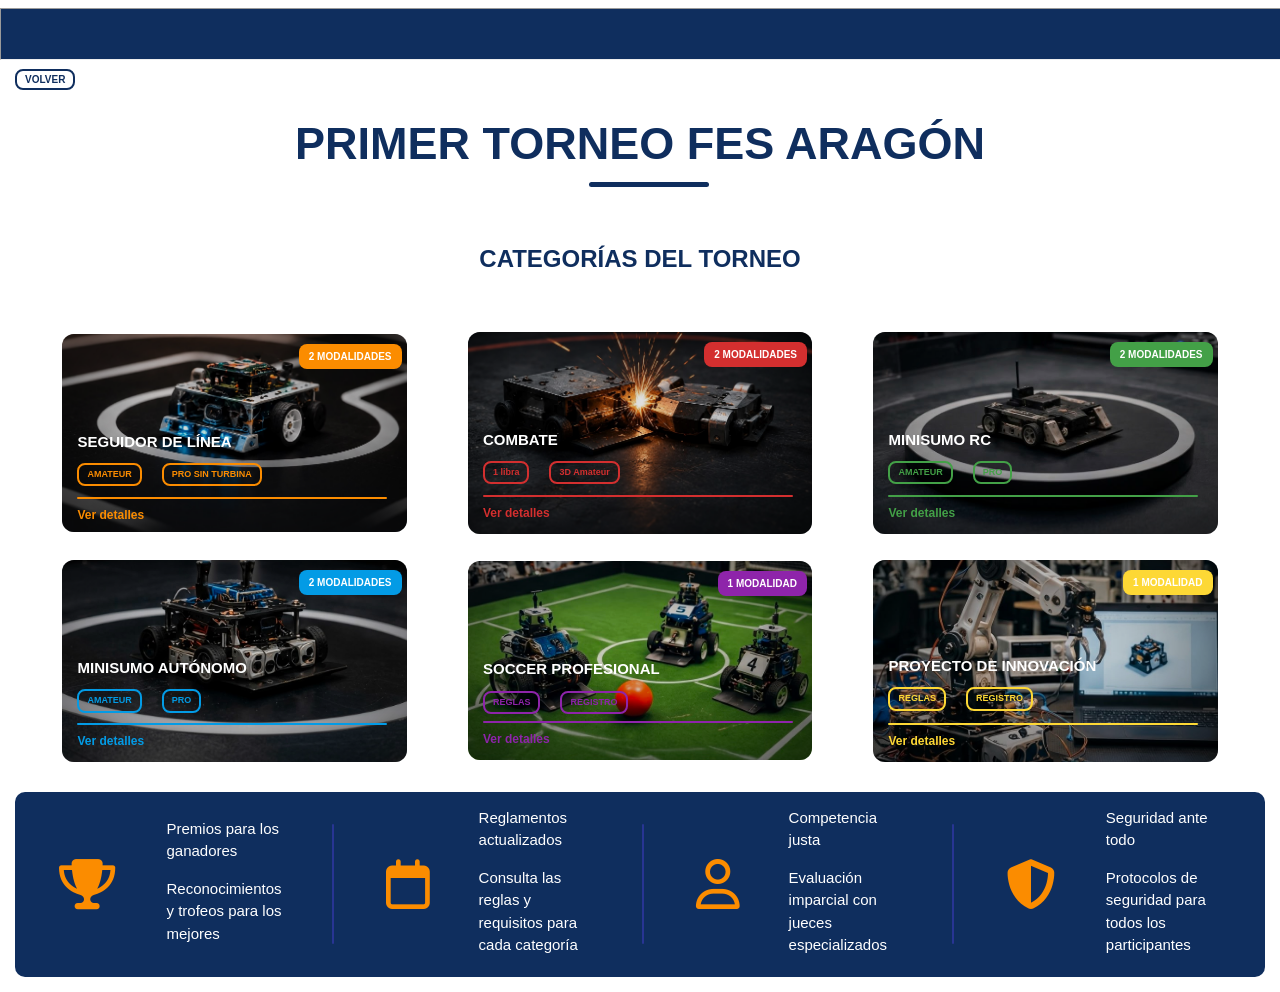
==== torneo/torneo.html @ 3e50dc56 "Added Tournament section" ====
<!DOCTYPE html>
<html lang="es">
<head>
    <meta charset="UTF-8">
    <meta name="viewport" content="width=device-width, initial-scale=1.0">
    <title>ARX Robotics</title>
    <link rel="stylesheet" href="https://cdnjs.cloudflare.com/ajax/libs/materialize/1.0.0/css/materialize.min.css">
    <link rel="stylesheet" href="https://cdnjs.cloudflare.com/ajax/libs/font-awesome/6.5.1/css/all.min.css">
    <style>
        .logoRobotics img {
            display: block;
            margin: 0 auto;
            max-width: 100%;
            height: auto;
        }
        .volverBoton{
            margin-left: 15px;
            margin-top: 15px;
            color: #0F2E5E;
            border: 2px solid #0F2E5E;
            font-family: Inter, sans-serif;
            padding: 3px 8px;
            border-radius: 8px;
            width: auto;
            text-align: center;
            font-weight: bold;
            font-size: 10px;
        }
        .volverBoton:hover {
            color: white;
            background-color: #fb8c00;
            border-color: #fb8c00;
        }
        .nombre{
            font-weight: bold;
            font-size: 24px;
            color: #0F2E5E;
            margin-bottom: 15px;
        }
        .titulo{
            text-align: center;
            font-size: clamp(1.8rem, 4vw, 3rem);
            color: #0F2E5E;
            font-weight: bold;
            margin: 0 0 25px 0;
            position: relative;
        }
        .titulo::after{
            content: "";

            position: absolute;
            left: 46%;
            bottom: -10px;
            width: 120px;
            height: 5px;
            background-color: #0F2E5E;
            border-radius: 10px;
        }
        .competencias{
            display: flex;
            justify-content: center;
            gap: 40px;
            margin: 40px;
            flex-wrap: wrap;
        }
        .sepLine{
            display: flex;
            flex-wrap: wrap;
            color: #0F2E5E;
            background-color: #0F2E5E;
            height: 50px;
            width: 100%;
        }
        /* Categorias de Torneo */
        .categorias {
            display: flex;
            align-items: center;
            justify-content: center;
            gap: 5%;
            margin:2%;
        }
        .categorias-fondo {
            position: relative; /* Muy importante: sirve de ancla para la imagen y el texto */
            width: 28%;
            height: auto;
            border-radius: 12px;
            overflow: hidden; /* Corta la imagen si sobresale de los bordes redondeados */
            box-sizing: border-box;
        }
        /* La imagen cubre todo el fondo */
        .categorias-fondo img {
            position: absolute;
            top: 0;
            left: 0;
            width: 100%;
            height: 100%;
            object-fit: cover; /* Ajusta la imagen sin deformarla */
            z-index: 1; /* Se queda al fondo */
        }
        /* El texto se posiciona sobre la imagen */
        .categorias-fondo .contenido-texto {
            position: relative;
            z-index: 2; /* Se coloca por encima de la imagen */
            width: 100%;
            height: 100%;
    
            /* Alineación del texto con Flexbox */
            display: flex;
            flex-direction: column;

            color: white;
            box-sizing: border-box;
            box-shadow: inset 0 -15px 150px -10px rgba(0, 0, 0, 0.9);
        }

        .modalidadSeguidor {
            align-self: flex-end; /* Lo empuja a la derecha sin usar márgenes fijos */
            background-color: #fb8c00;
            color: white;
            padding: 5px 10px;
            border-radius: 8px;
            font-weight: bold;
            font-size: 10px;
            text-align: center;
            margin-right: 5px;
        }
        .tituloCategorias {
            font-weight: bold;
            margin: 0px;
            margin-top: 52px;
            margin-left: 15px;
        }

        .lineaSeguidor {
            width: 90%;           /* Largo de la línea */
            height: 2px;           /* Grosor de la línea */
            background-color: #fb8c00; /* Color naranja */
            border: none;          /* Quita el estilo por defecto del <hr> */
            margin: 2px 0;        /* Espaciado arriba y abajo */
            border-radius: 2px;    /* Bordes redondeados para la línea */
            margin-left: 15px;
        }
        .subcategorias-Seguidor-Cuadro {
            display: flex !important;
            flex-direction: row !important;
            align-items: center;
            gap: 5px;
        }
        .subcategoriasSeguidor {
            margin-left: 15px;
            color: #fb8c00;
            border: 2px solid #fb8c00;
            padding: 3px 8px;
            border-radius: 8px;
            width: auto;
            text-align: center;
            font-weight: bold;
            font-size: 9px;
            cursor: pointer;
            transition: border-color 1s ease;
        }
        .subcategoriasSeguidor:hover{background-color: #fb8c00; color: white;}
        .modalidadCombate {
            align-self: flex-end;
            background-color: #d32f2f;
            color: white;
            padding: 5px 10px;
            border-radius: 8px;
            font-weight: bold;
            font-size: 10px;
            text-align: center;
            margin-right: 5px;
        }
        .subcategoriaCombate {
            border-color:#d32f2f; 
            color:#d32f2f;
            transition: border-color 1s ease;
        }
        .subcategoriaCombate:hover {
            background-color: #d32f2f;
            color: white;
        }
        .subcategoriaMinisumo {
            border-color:#43a047; 
            color: #43a047;
            transition: border-color 1s ease;
        }
        .subcategoriaMinisumo:hover{
            background-color: #43a047;
            color: white;
            transition: border-color 1s ease;
        }
        .subcategoriaSumoAuto {
            border-color: #039be5;
            color: #039be5;
            transition: border-color 1s ease;
        }
        .subcategoriaSumoAuto:hover{
            background-color: #039be5;
            color: white;
        }
        .subcategoriaSoccer {
            border-color: #8e24aa;
            color: #8e24aa;
            transition: border-color 1s ease;
        } 
        .subcategoriaSoccer:hover{
            background-color: #8e24aa;
            color: white;
        }
        .subcategoriaInnovacion {
            border-color: #fdd835;
            color: #fdd835;
            transition: border-color 1s ease;
        }
        .subcategoriaInnovacion:hover{
            background-color: #fdd835;
            color: white;
        }
        .ContenedorPuntos {
            width: auto;           /* Largo de la línea */
            height: 200px;           /* Grosor de la línea */
            background-color: #0F2E5E; /* Color naranja */
            border: none;          /* Quita el estilo por defecto del <hr> */
            margin: 2px 0;        /* Espaciado arriba y abajo */
            border-radius: 10px;    /* Bordes redondeados para la línea */
            margin: 15px;
            margin-top: 30px;
        }
        .icono-trofeo {
            color: #fb8c00;     /* Tu color naranja o amarillo dorado (#ffc107) */
            font-size: 50px;    /* Ajusta el tamaño fácilmente */
            transition: all 0.3s ease;
            margin: 2px;
        }
        .contenido-logos {
            width: 150px;
            margin: 5px;
            margin-top: 15px;
        }
        .barra-categorias {
            background-color: #0F2E5E;
            margin: 15px;
            margin-top: 30px;
            border-radius: 10px;
            color: white;
        }
        .barraBaja{
            display: flex;
            align-items: center;
            justify-content: center;
            gap: 50px;
        }
        .separador-categorias{
            width: 2px;           /* Largo de la línea */
            height: 120px;           /* Grosor de la línea */
            background-color: #283593;
            border: none;          /* Quita el estilo por defecto del <hr> */
            margin: 2px 0;        /* Espaciado arriba y abajo */
            border-radius: 2px;
        }
        .alinear{
            display: flex;
            align-items: center;
            justify-content: center;
            gap: 20%;
        }
        @media(max-width:600px) {
            
            .categorias-fondo {
                position: relative; /* Muy importante: sirve de ancla para la imagen y el texto */
                width: 80%;
                height: auto;
                border-radius: 12px;
                overflow: hidden; /* Corta la imagen si sobresale de los bordes redondeados */
                box-sizing: border-box;
            }
            .barra-categorias {
                background-color: #0F2E5E;
                margin: 10%;
                margin-top: 30px;
                border-radius: 10px;
                color: white;
            }
            .categorias{
                display: relative;
                flex-direction: column;
                align-items: center;
                justify-content: center;
                gap: 10px;
            }
            .barraBaja{
                display: relative;
                flex-direction: column;
                align-items: center;
                justify-content: center;
                gap: 50px;
            }
            .separador-categorias{
                width: 50%;           /* Largo de la línea */
                height: 2px;           /* Grosor de la línea */
                background-color: #283593;
                border: none;          /* Quita el estilo por defecto del <hr> */
                margin: 2px 0;        /* Espaciado arriba y abajo */
                border-radius: 2px;
            }
            .alinear {
                display: flex;
                flex-direction: row;
                align-items: center;
                justify-content: center;
                gap: 10%;
                width: 100%;
                margin: 10%;
            }
            .titulo::after{
                left:40%;
            }
        }
    </style>
</head>
<body>
    <hr class="sepLine">
    <a href="../index.html" class="volverBoton">VOLVER</a>
    <!-- Troneo ARX -->
    <div class = "oculto" id= "TorneoRobotix">
        <p class="titulo" style="margin-top: 20px;">PRIMER TORNEO FES ARAGÓN</p>
        <div class="competencias">
            <p class="nombre">CATEGORÍAS DEL TORNEO</p>
        </div>
        <!-- Seguidor de línea -->
        <div class="categorias">
            <div class="categorias-fondo">
                <img src="../Recursos/SeguidorLinea.jpeg">
                <div class="contenido-texto">
                    <p class="modalidadSeguidor">2 MODALIDADES</p>
                    <p class="tituloCategorias">SEGUIDOR DE LÍNEA</p>
                    <div class="subcategorias-Seguidor-Cuadro">
                        <p class="subcategoriasSeguidor" onclick="window.open('../Recursos/SeguidorAmateur.pdf','_blank')">AMATEUR</p>
                        <p class="subcategoriasSeguidor" onclick="window.open('../Recursos/SeguidorSinTurbina.pdf','_blank')">PRO SIN TURBINA</p>
                    </div>
                    <hr class="lineaSeguidor">
                    <a href="infoSeguidor.html" target="_top" style="color: #fb8c00; margin-top: 5px; margin-bottom:8px; margin-left: 15px; font-weight: bold; font-size: 12px;">Ver detalles</a>
                </div>
            </div>

            <!-- Combate -->
            <div class="categorias-fondo">
                <img src="../Recursos/Combate.jpeg">
                <div class="contenido-texto">
                    <p class="modalidadCombate">2 MODALIDADES</p>
                    <p class="tituloCategorias">COMBATE</p>
                    <div class="subcategorias-Seguidor-Cuadro">
                        <p class="subcategoriasSeguidor subcategoriaCombate" onclick="window.open('../Recursos/Combate1lb.pdf','_blank')">1 libra</p>
                        <p class="subcategoriasSeguidor subcategoriaCombate" onclick="window.open('../Recursos/Combate 3D.pdf','_blank')">3D Amateur</p>
                    </div>
                    <hr class="lineaSeguidor" style="background-color: #d32f2f;">
                    <p style="color: #d32f2f; margin-top: 5px; margin-left: 15px; font-weight: bold; font-size: 12px; cursor: pointer;" onclick="window.location.href='infoCombate.html'">Ver detalles</p>
                </div>
            </div>

            <!-- Mini sumo RC -->
            <div class="categorias-fondo">
                <img src="../Recursos/SumoRC.jpeg">
                <div class="contenido-texto">
                    <p class="modalidadCombate" style= "background-color: #43a047;">2 MODALIDADES</p>
                    <p class="tituloCategorias">MINISUMO RC</p>
                    <div class="subcategorias-Seguidor-Cuadro">
                        <p class="subcategoriasSeguidor subcategoriaMinisumo" onclick="window.open('../Recursos/MiniRcAmateur.pdf','_blank')">AMATEUR</p>
                        <p class="subcategoriasSeguidor subcategoriaMinisumo" onclick="window.open('../Recursos/MiniRcPro.pdf','_blank')">PRO</p>
                    </div>
                    <hr class="lineaSeguidor" style="background-color: #43a047;">
                    <p style="color: #43a047; margin-top: 5px; margin-left: 15px; font-weight: bold; font-size: 12px; cursor: pointer;" onclick="window.location.href='miniRC.html'">Ver detalles</p>
                </div>
            </div>
        </div>

        <!-- Minisumo Autónomo -->
        <div class="categorias" style="margin-top: 20px">
            <div class="categorias-fondo">
                <img src="../Recursos/SumoAutonomo.jpeg">
                <div class="contenido-texto">
                    <p class="modalidadSeguidor" style="background-color: #039be5;">2 MODALIDADES</p>
                    <p class="tituloCategorias">MINISUMO AUTÓNOMO</p>
                    <div class="subcategorias-Seguidor-Cuadro" style="margin-top:10px; margin-bottom:8px;">
                        <a href="../Recursos/MiniAutonomoAmateur.pdf" class="subcategoriasSeguidor subcategoriaSumoAuto">AMATEUR</a>
                        <a href="../Recursos/MiniAutonomoPro.pdf" class="subcategoriasSeguidor subcategoriaSumoAuto"> PRO</a>
                    </div>
                    <hr class="lineaSeguidor" style="background-color: #039be5;">
                    <p style="color: #039be5; margin-top: 5px; margin-left: 15px; font-weight: bold; font-size: 12px; cursor: pointer;" onclick="window.location.href='miniAuto.html'">Ver detalles</p>
                </div>
            </div>

            <!-- Futbol Soccer -->
            <div class="categorias-fondo">
                <img src="../Recursos/FutbolSoccer.jpeg">
                <div class="contenido-texto">
                    <p class="modalidadCombate" style="background-color: #8e24aa;">1 MODALIDAD</p>
                    <p class="tituloCategorias">SOCCER PROFESIONAL</p>
                    <div class="subcategorias-Seguidor-Cuadro" style="margin-top: 10px; margin-bottom: 5px;">
                        <a href="../Recursos/SoccerProfesional.pdf" class="subcategoriasSeguidor subcategoriaSoccer">REGLAS</a>
                        <a href="https://forms.gle/6mrxzPLvYyXR4Y6o8" class="subcategoriasSeguidor subcategoriaSoccer">REGISTRO</a>
                    </div>
                    <hr class="lineaSeguidor" style="background-color: #8e24aa;">
                    <p style="color: #8e24aa; margin-top: 5px; margin-left: 15px; font-weight: bold; font-size: 12px; cursor: pointer;" onclick="window.open('../Recursos/SoccerProfesional.pdf','_blank')">Ver detalles</p>
                </div>
            </div>

            <!-- Proyecto de innovacion -->
            <div class="categorias-fondo">
                <img src="../Recursos/ProyectoInovacion.jpeg">
                <div class="contenido-texto">
                    <p class="modalidadCombate" style="background-color: #fdd835;">1 MODALIDAD</p>
                    <p class="tituloCategorias" style="margin-top: 50px;">PROYECTO DE INNOVACIÓN</p>
                    <div class="subcategorias-Seguidor-Cuadro" style="margin-top: 10px; margin-bottom: 10px;">
                        <a href="../Recursos/Reglamento Innovacion.pdf" class="subcategoriasSeguidor subcategoriaInnovacion">REGLAS</a>
                        <a href="https://forms.gle/6mrxzPLvYyXR4Y6o8" class="subcategoriasSeguidor subcategoriaInnovacion"> REGISTRO </a>
                    </div>
                    <hr class="lineaSeguidor" style="background-color: #fdd835;">
                    <p style="color: #fdd835; margin-top: 5px; margin-left: 15px; font-weight: bold; font-size: 12px; cursor: pointer;" onclick="window.open('../Recursos/Reglamento Innovacion.pdf','_blank')">Ver detalles</p>
                </div>
            </div>
        </div>
        
        <!-- Barra baja -->
        <div class="barraBaja barra-categorias">
            <div class="alinear">
                <i class="fa-solid fa-trophy icono-trofeo"></i>
                <div class="contenido-logos">
                    <strong>Premios para los ganadores</strong>
                    <p>Reconocimientos y trofeos para los mejores</p>
                </div>
            </div>
            <hr class="separador-categorias">
            <div class="alinear">
                <i class="fa-regular fa-calendar icono-trofeo"></i>
                <div class="contenido-logos">
                    <strong>Reglamentos actualizados</strong>
                    <p>Consulta las reglas y requisitos para cada categoría</p>
                </div>
            </div>
            <hr class="separador-categorias">
            <div class="alinear">
                <i class="fa-regular fa-user icono-trofeo"></i>
                <div class="contenido-logos">
                    <strong>Competencia justa</strong>
                    <p>Evaluación imparcial con jueces especializados</p>
                </div>
            </div>
            <hr class="separador-categorias">
            <div class="alinear">
                <i class="fa-solid fa-shield-halved icono-trofeo"></i>
                <div class="contenido-logos">
                    <strong>Seguridad ante todo</strong>
                    <p>Protocolos de seguridad para todos los participantes</p>
                </div>
            </div>
        </div>
    </div>
</body>
</html>
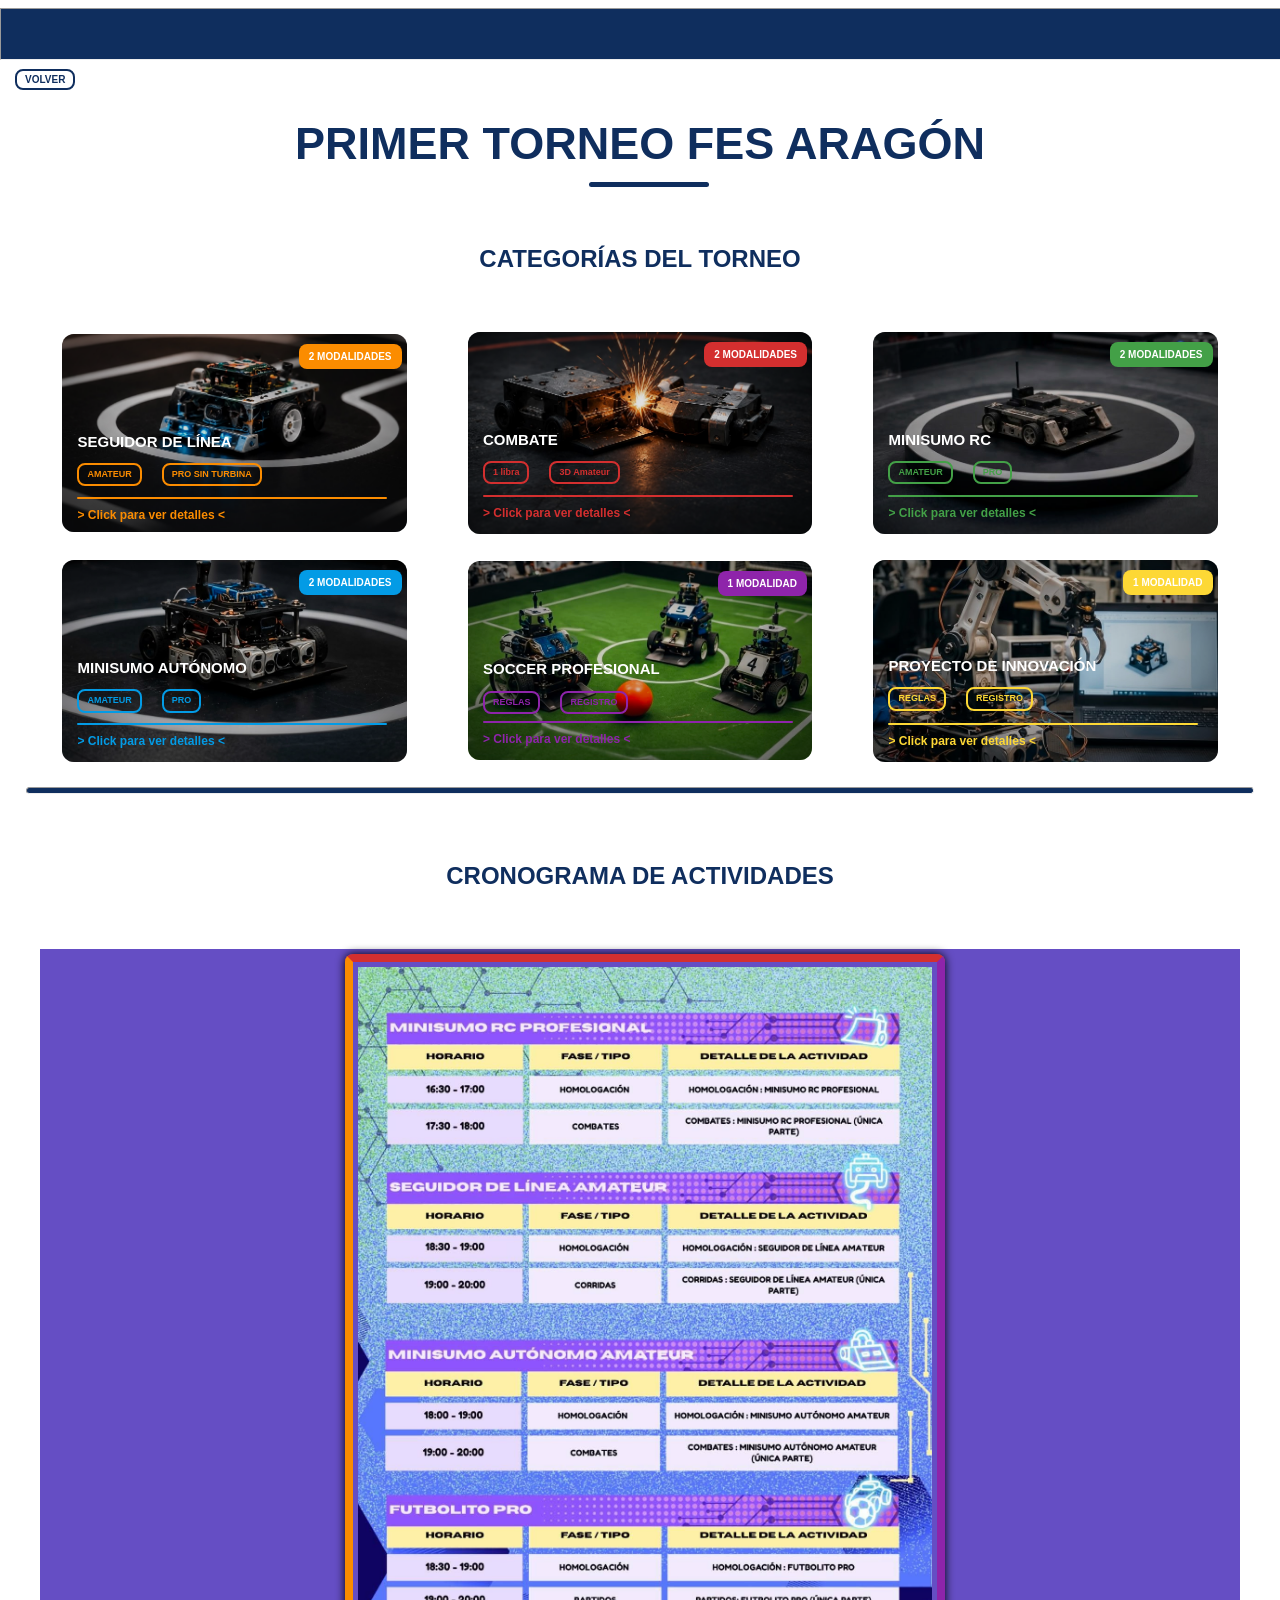
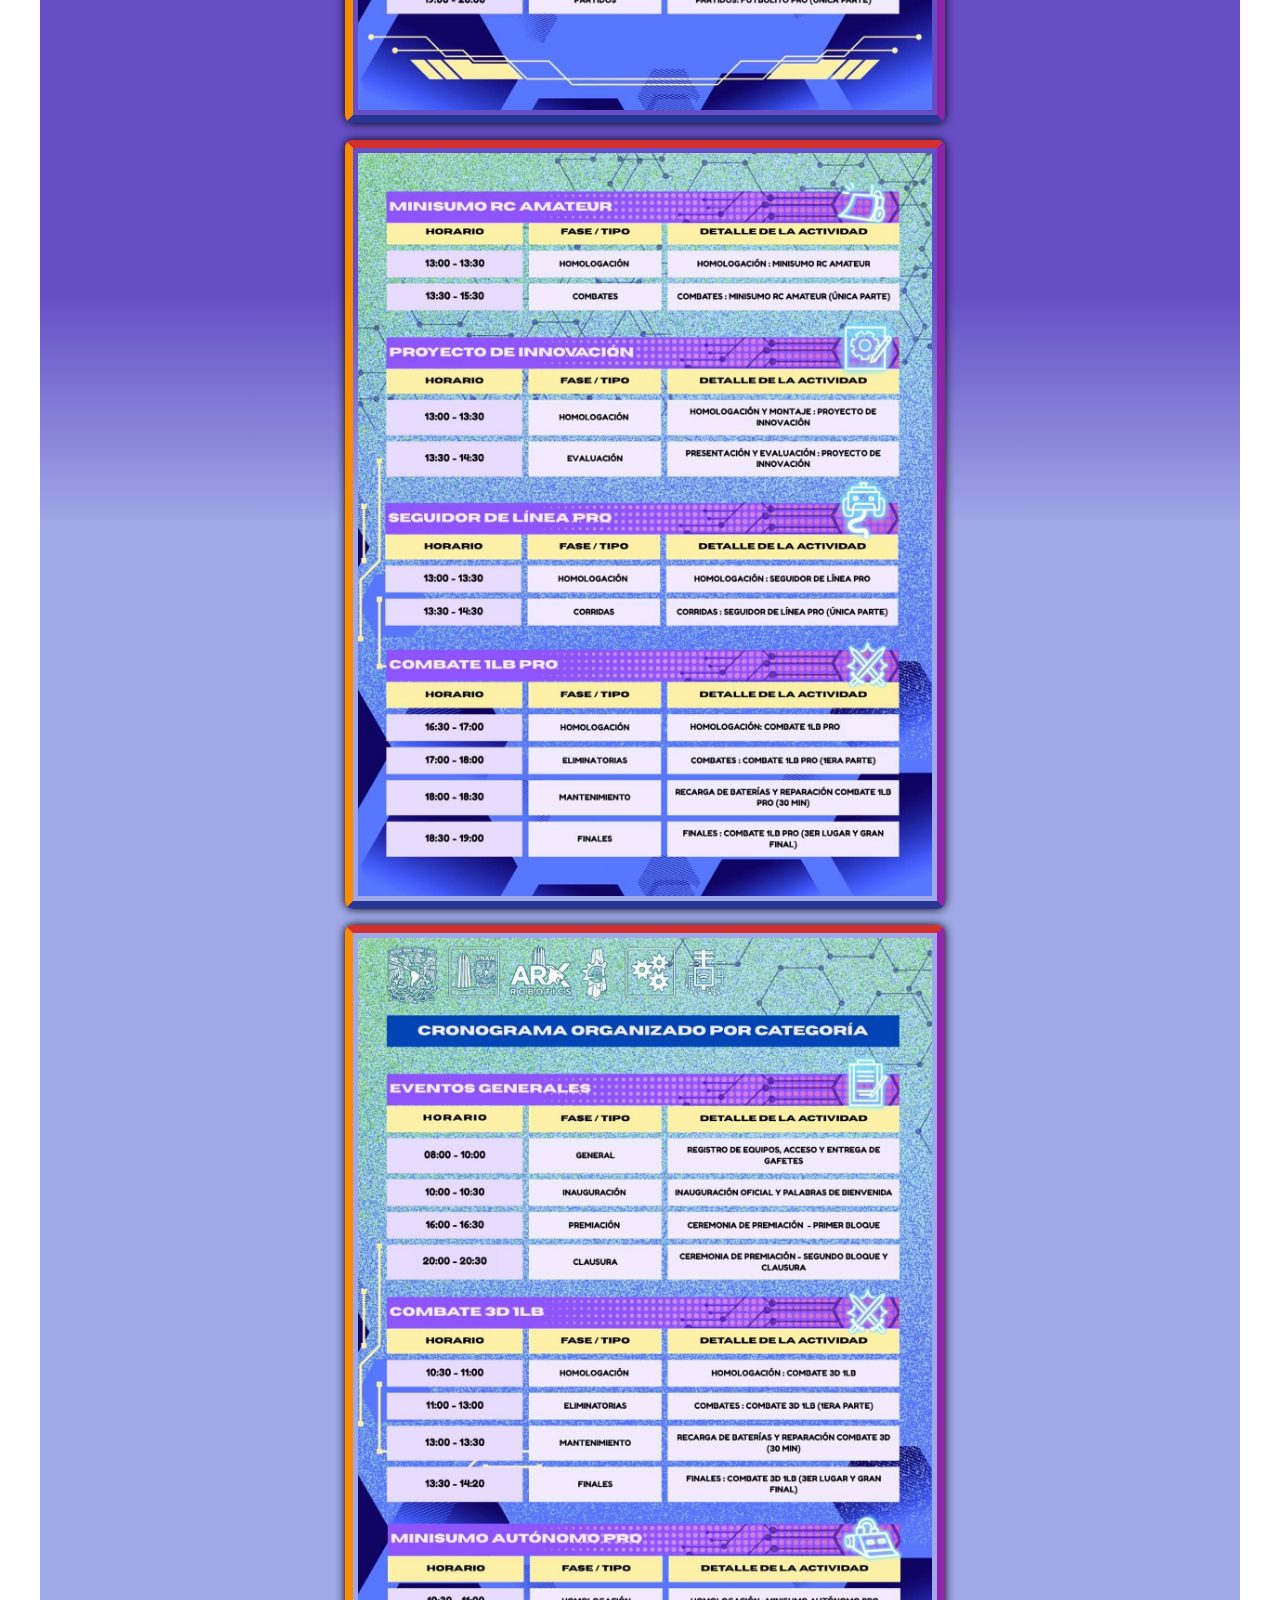
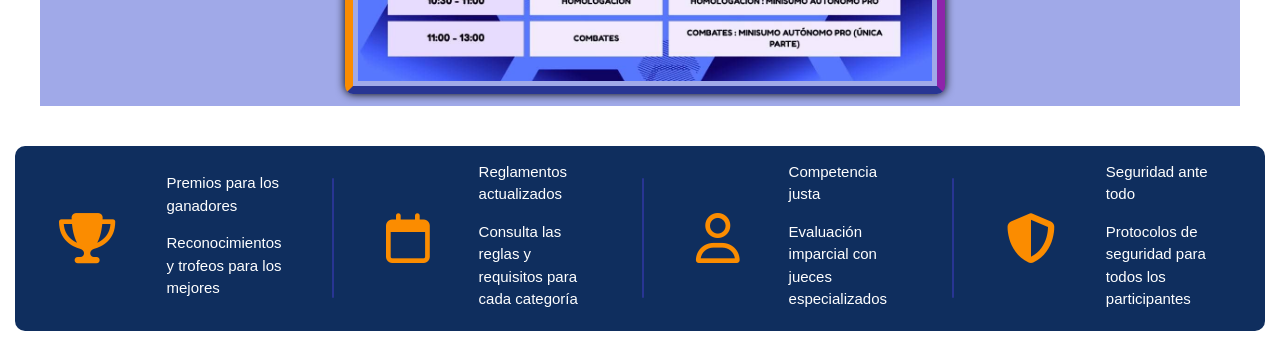
==== commit 2c4bd120: "Cambio para competencias y añadido cronograma" ====
--- a/torneo/torneo.html
+++ b/torneo/torneo.html
@@ -265,7 +265,40 @@
             justify-content: center;
             gap: 20%;
         }
-        @media(max-width:600px) {
+        .separador-cronograma{
+            width:auto;
+            height:5px;
+            border-radius: 8px;
+            background-color:#0F2E5E;
+            margin-left:2%;
+            margin-right:2%;
+            margin-top:5;
+        }
+        .cronograma{
+            width:50%;
+        }
+        .cronograma img{
+            border: 8px solid;
+            border-radius: 8px;
+            border-left-color: #fb8c00;
+            border-top-color: #d32f2f;
+            border-right-color: #8e24aa;
+            border-bottom-color: #283593;
+            width:100%;
+            padding: 5px;
+            margin:5px;
+            box-shadow: 0px 0px 10px rgb(0, 0, 0);
+        }
+        .fondo-cronograma{
+            background: linear-gradient(
+                to bottom,
+                #654ec4 0%,
+                #654ec4 40%,
+                rgb(160, 169, 232) 50%,
+                rgb(160, 169, 232) 100%
+            );
+        }
+        @media(max-width:750px) {
             
             .categorias-fondo {
                 position: relative; /* Muy importante: sirve de ancla para la imagen y el texto */
@@ -315,6 +348,9 @@
             }
             .titulo::after{
                 left:40%;
+            }
+            .cronograma{
+                width:100%;
             }
         }
     </style>
@@ -340,7 +376,7 @@
                         <p class="subcategoriasSeguidor" onclick="window.open('../Recursos/SeguidorSinTurbina.pdf','_blank')">PRO SIN TURBINA</p>
                     </div>
                     <hr class="lineaSeguidor">
-                    <a href="infoSeguidor.html" target="_top" style="color: #fb8c00; margin-top: 5px; margin-bottom:8px; margin-left: 15px; font-weight: bold; font-size: 12px;">Ver detalles</a>
+                    <a href="infoSeguidor.html" target="_top" style="color: #fb8c00; margin-top: 5px; margin-bottom:8px; margin-left: 15px; font-weight: bold; font-size: 12px;"> > Click para ver detalles <</a>
                 </div>
             </div>
 
@@ -355,7 +391,7 @@
                         <p class="subcategoriasSeguidor subcategoriaCombate" onclick="window.open('../Recursos/Combate 3D.pdf','_blank')">3D Amateur</p>
                     </div>
                     <hr class="lineaSeguidor" style="background-color: #d32f2f;">
-                    <p style="color: #d32f2f; margin-top: 5px; margin-left: 15px; font-weight: bold; font-size: 12px; cursor: pointer;" onclick="window.location.href='infoCombate.html'">Ver detalles</p>
+                    <p style="color: #d32f2f; margin-top: 5px; margin-left: 15px; font-weight: bold; font-size: 12px; cursor: pointer;" onclick="window.location.href='infoCombate.html'">> Click para ver detalles <</p>
                 </div>
             </div>
 
@@ -370,7 +406,7 @@
                         <p class="subcategoriasSeguidor subcategoriaMinisumo" onclick="window.open('../Recursos/MiniRcPro.pdf','_blank')">PRO</p>
                     </div>
                     <hr class="lineaSeguidor" style="background-color: #43a047;">
-                    <p style="color: #43a047; margin-top: 5px; margin-left: 15px; font-weight: bold; font-size: 12px; cursor: pointer;" onclick="window.location.href='miniRC.html'">Ver detalles</p>
+                    <p style="color: #43a047; margin-top: 5px; margin-left: 15px; font-weight: bold; font-size: 12px; cursor: pointer;" onclick="window.location.href='miniRC.html'">> Click para ver detalles <</p>
                 </div>
             </div>
         </div>
@@ -387,7 +423,7 @@
                         <a href="../Recursos/MiniAutonomoPro.pdf" class="subcategoriasSeguidor subcategoriaSumoAuto"> PRO</a>
                     </div>
                     <hr class="lineaSeguidor" style="background-color: #039be5;">
-                    <p style="color: #039be5; margin-top: 5px; margin-left: 15px; font-weight: bold; font-size: 12px; cursor: pointer;" onclick="window.location.href='miniAuto.html'">Ver detalles</p>
+                    <p style="color: #039be5; margin-top: 5px; margin-left: 15px; font-weight: bold; font-size: 12px; cursor: pointer;" onclick="window.location.href='miniAUTO.html'">> Click para ver detalles <</p>
                 </div>
             </div>
 
@@ -402,7 +438,7 @@
                         <a href="https://forms.gle/6mrxzPLvYyXR4Y6o8" class="subcategoriasSeguidor subcategoriaSoccer">REGISTRO</a>
                     </div>
                     <hr class="lineaSeguidor" style="background-color: #8e24aa;">
-                    <p style="color: #8e24aa; margin-top: 5px; margin-left: 15px; font-weight: bold; font-size: 12px; cursor: pointer;" onclick="window.open('../Recursos/SoccerProfesional.pdf','_blank')">Ver detalles</p>
+                    <p style="color: #8e24aa; margin-top: 5px; margin-left: 15px; font-weight: bold; font-size: 12px; cursor: pointer;" onclick="window.open('../Recursos/SoccerProfesional.pdf','_blank')">> Click para ver detalles <</p>
                 </div>
             </div>
 
@@ -417,8 +453,19 @@
                         <a href="https://forms.gle/6mrxzPLvYyXR4Y6o8" class="subcategoriasSeguidor subcategoriaInnovacion"> REGISTRO </a>
                     </div>
                     <hr class="lineaSeguidor" style="background-color: #fdd835;">
-                    <p style="color: #fdd835; margin-top: 5px; margin-left: 15px; font-weight: bold; font-size: 12px; cursor: pointer;" onclick="window.open('../Recursos/Reglamento Innovacion.pdf','_blank')">Ver detalles</p>
-                </div>
+                    <p style="color: #fdd835; margin-top: 5px; margin-left: 15px; font-weight: bold; font-size: 12px; cursor: pointer;" onclick="window.open('../Recursos/Reglamento Innovacion.pdf','_blank')">> Click para ver detalles <</p>
+                </div>
+            </div>
+        </div>
+        <hr class="separador-cronograma">
+        <div class="competencias">
+            <p class="nombre">CRONOGRAMA DE ACTIVIDADES</p>
+        </div>
+        <div class="competencias fondo-cronograma">
+            <div class="cronograma">
+                <img src="/Recursos/Competencias/Cronograma_1.jpeg">
+                <img src="/Recursos/Competencias/Cronograma_2.jpeg">
+                <img src="/Recursos/Competencias/Cronograma_3.jpeg">
             </div>
         </div>
         
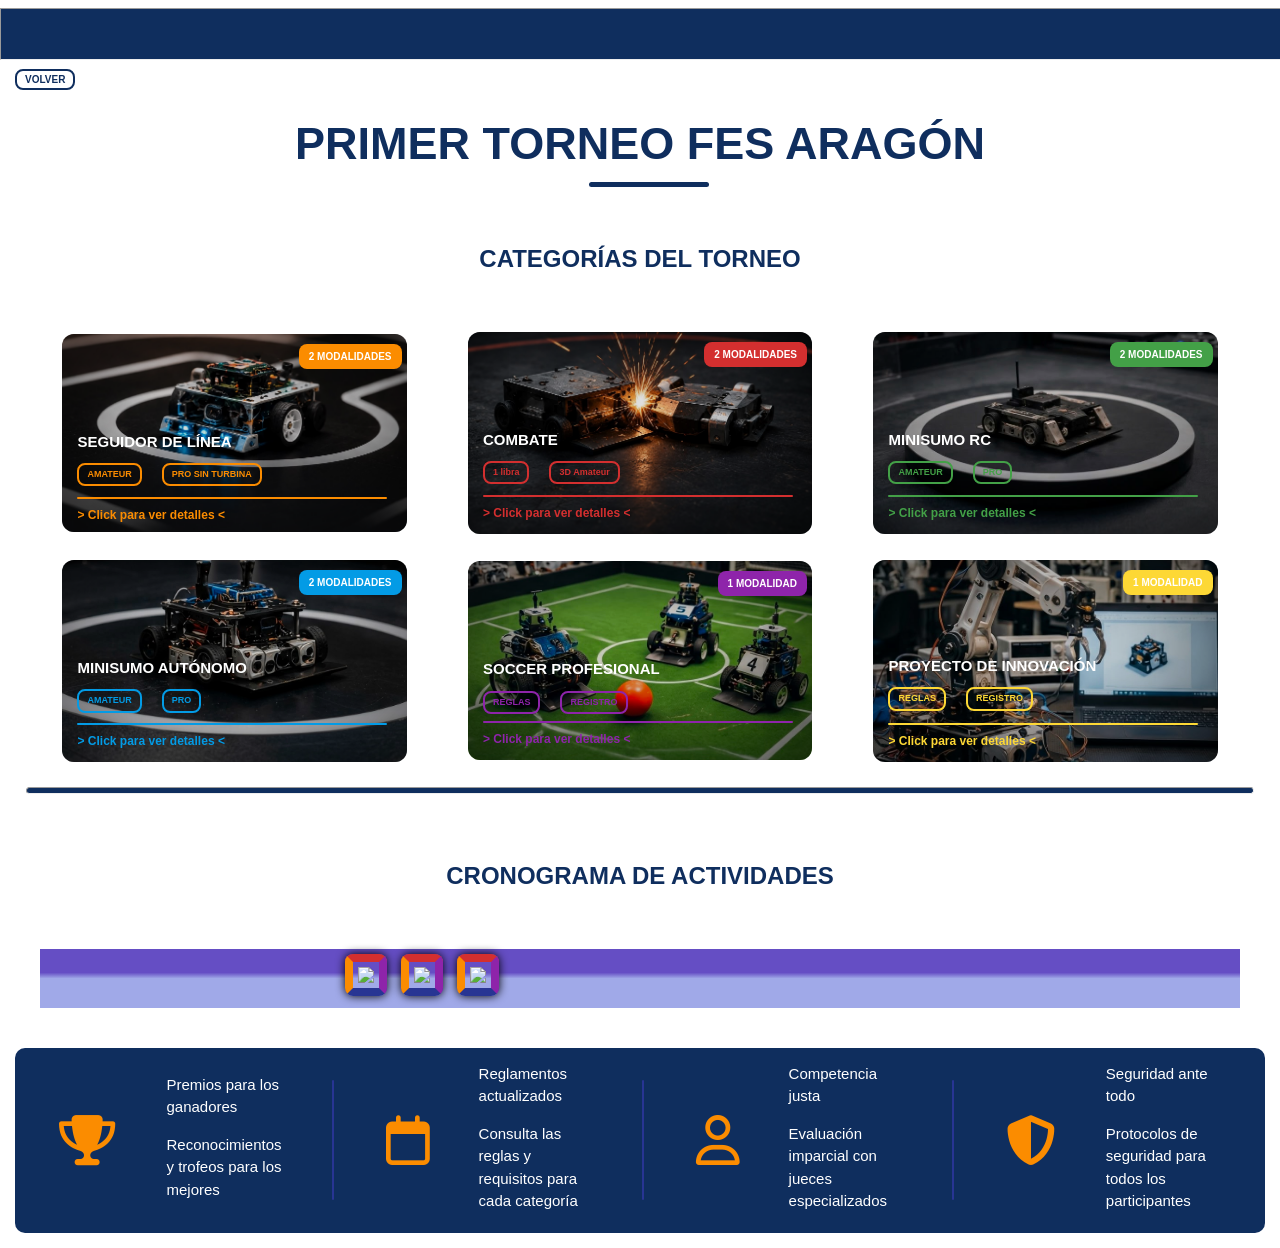
==== commit a23237b0: "Cambio de ruta" ====
--- a/torneo/torneo.html
+++ b/torneo/torneo.html
@@ -463,9 +463,9 @@
         </div>
         <div class="competencias fondo-cronograma">
             <div class="cronograma">
-                <img src="/Recursos/Competencias/Cronograma_1.jpeg">
-                <img src="/Recursos/Competencias/Cronograma_2.jpeg">
-                <img src="/Recursos/Competencias/Cronograma_3.jpeg">
+                <img src="./Recursos/Competencias/Cronograma_1.jpeg">
+                <img src="./Recursos/Competencias/Cronograma_2.jpeg">
+                <img src="./Recursos/Competencias/Cronograma_3.jpeg">
             </div>
         </div>
         
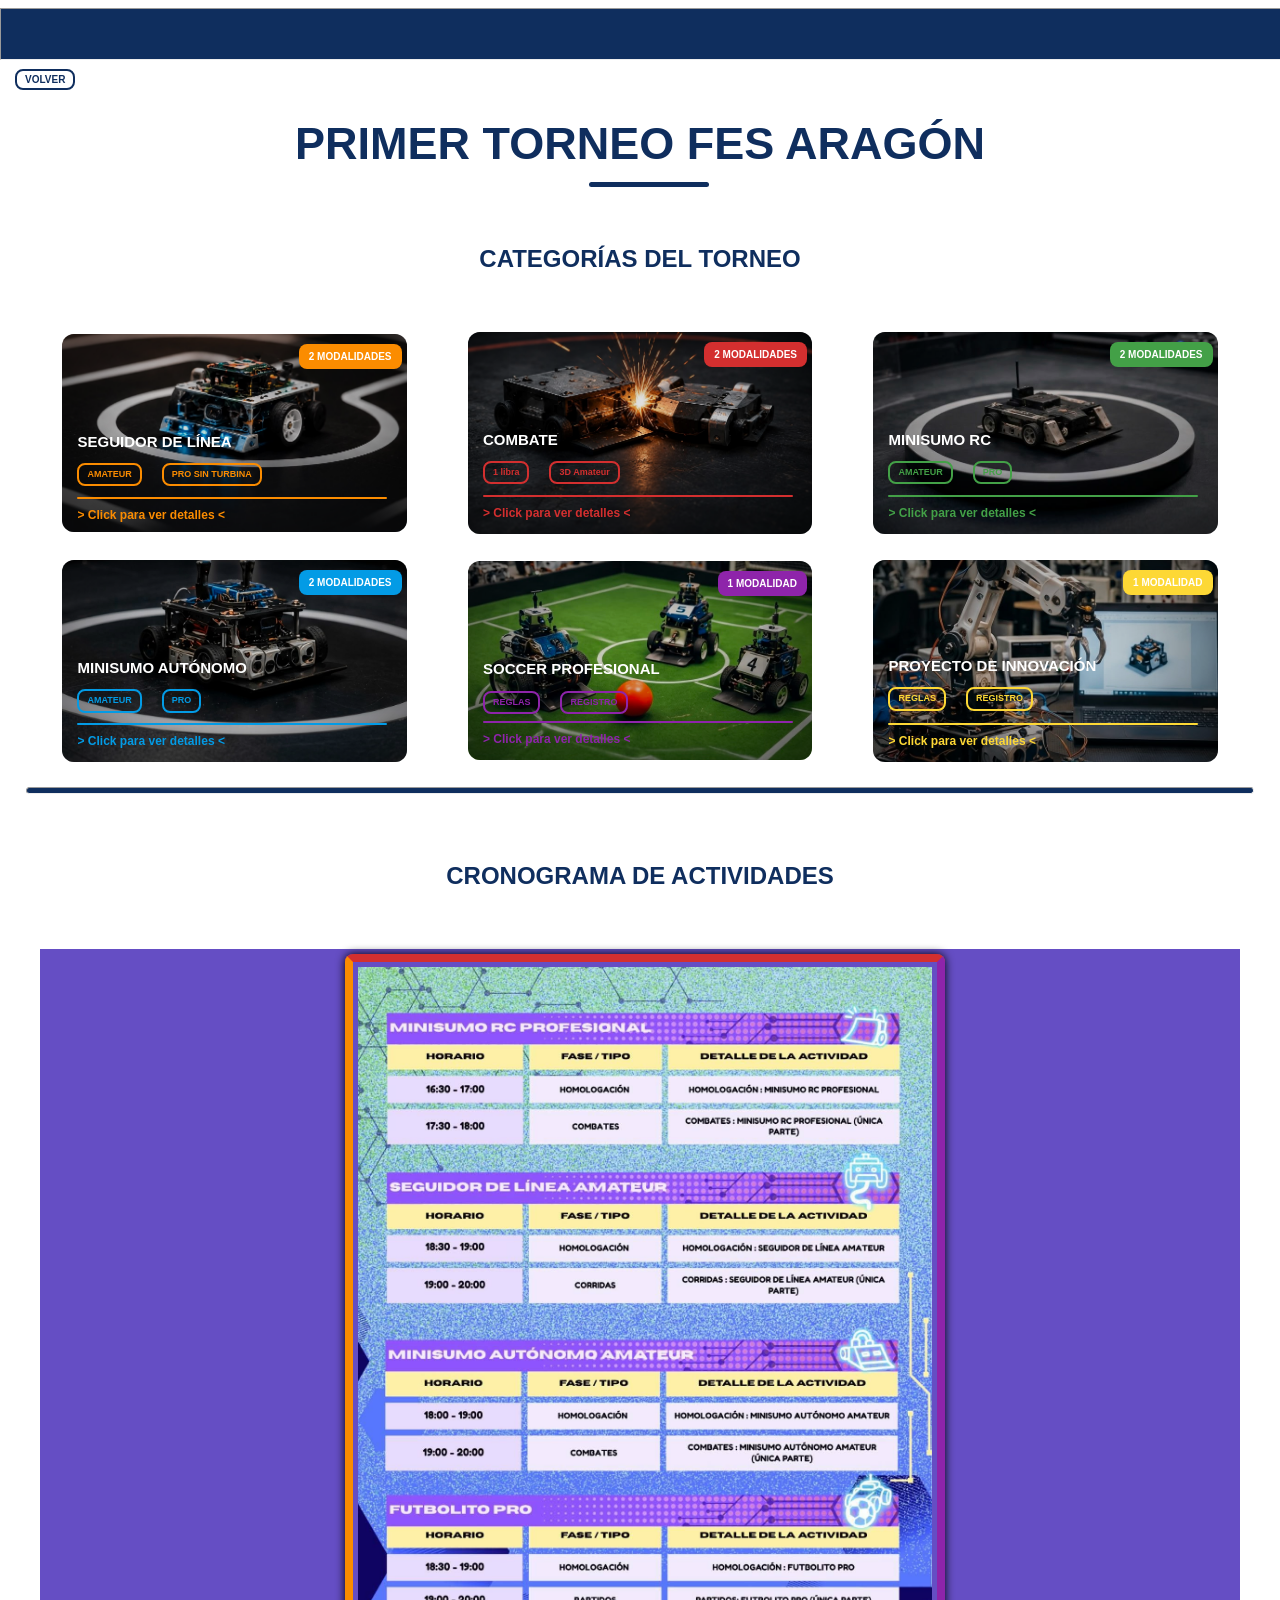
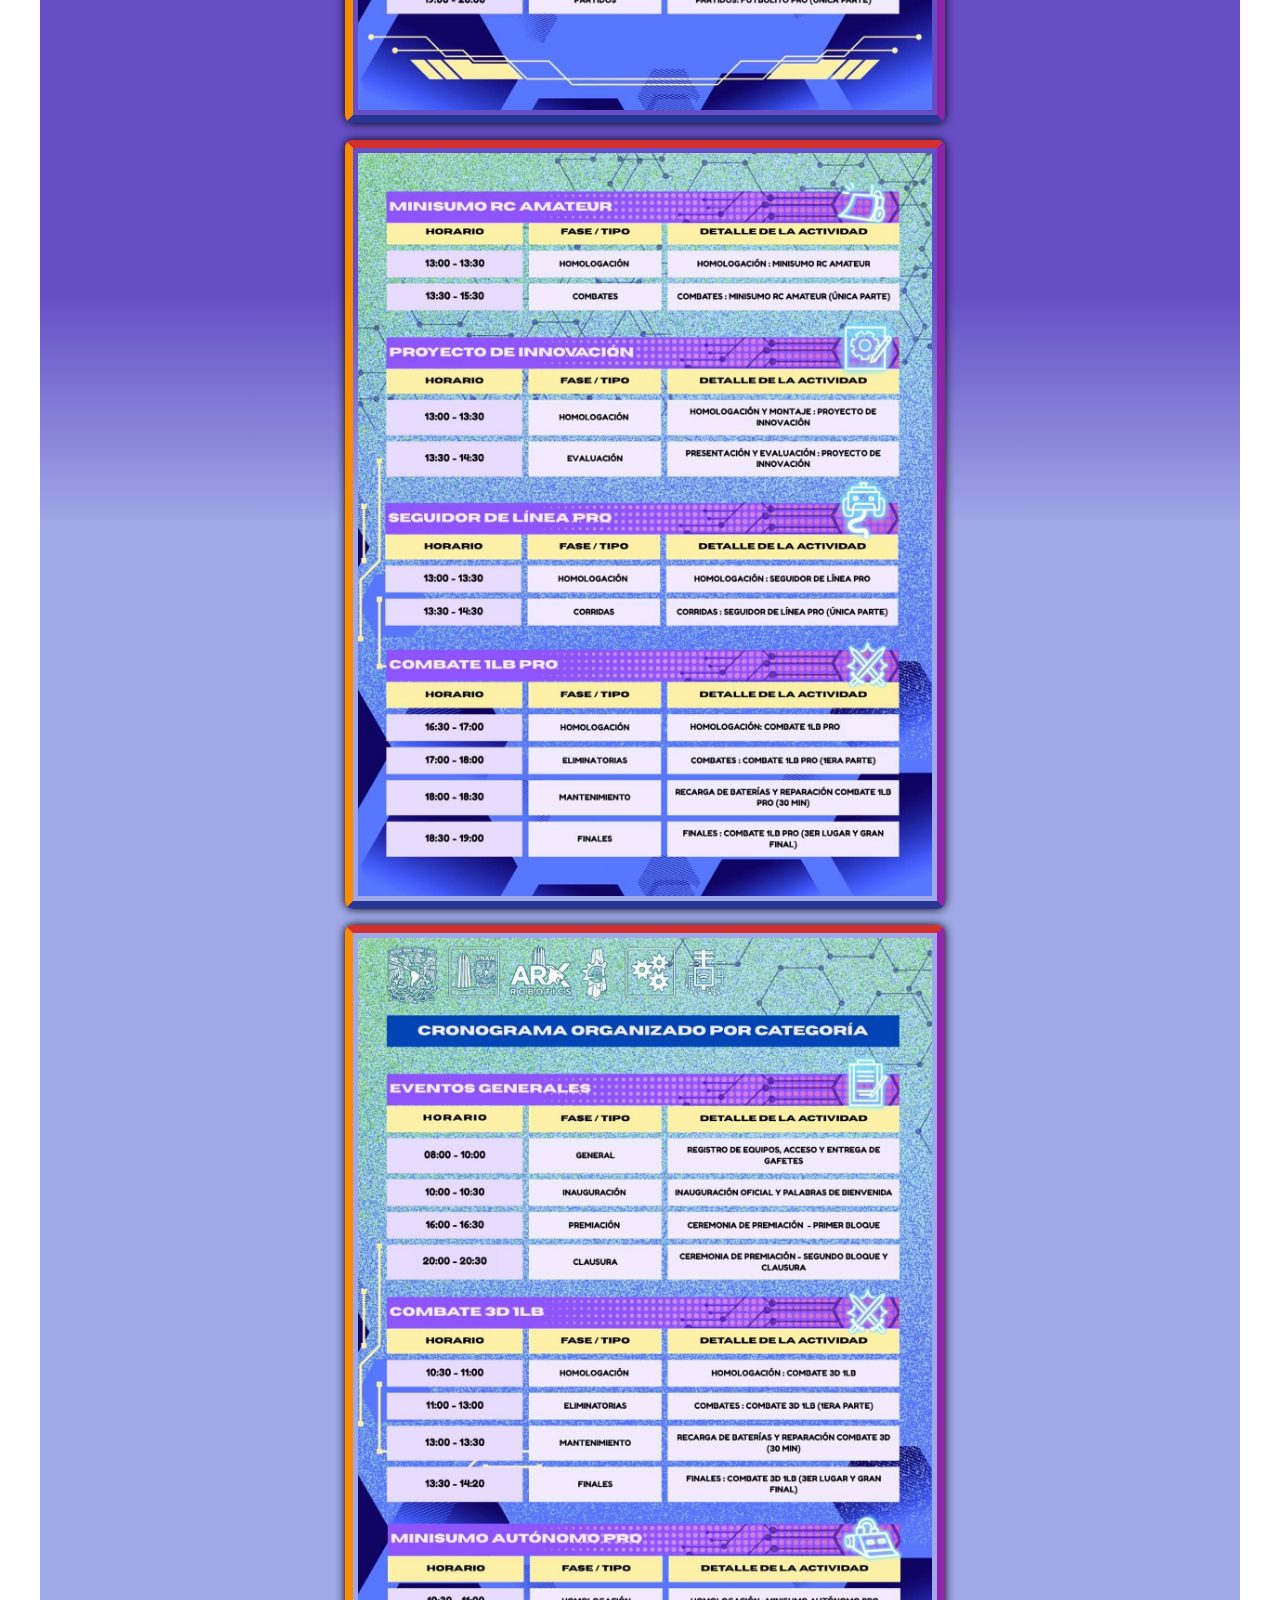
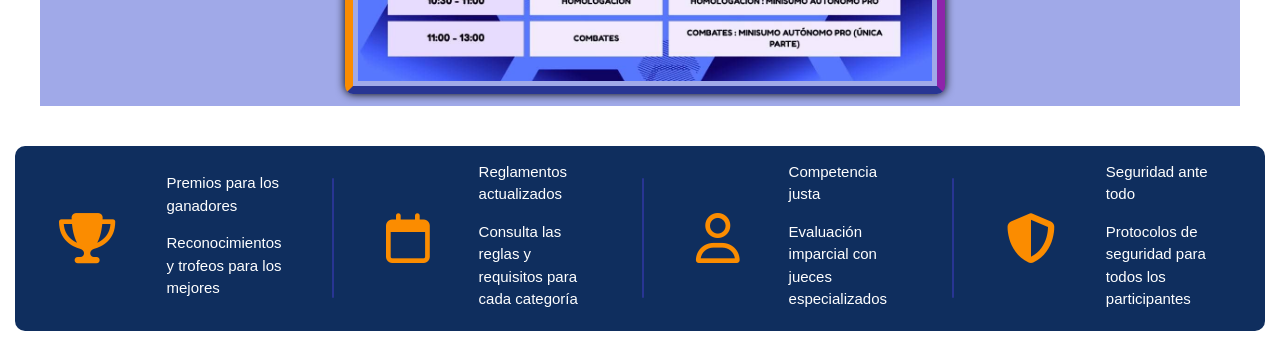
==== commit 1330343d: "Arreglada Ruta" ====
--- a/torneo/torneo.html
+++ b/torneo/torneo.html
@@ -463,9 +463,9 @@
         </div>
         <div class="competencias fondo-cronograma">
             <div class="cronograma">
-                <img src="./Recursos/Competencias/Cronograma_1.jpeg">
-                <img src="./Recursos/Competencias/Cronograma_2.jpeg">
-                <img src="./Recursos/Competencias/Cronograma_3.jpeg">
+                <img src="../Recursos/Competencias/Cronograma_1.jpeg">
+                <img src="../Recursos/Competencias/Cronograma_2.jpeg">
+                <img src="../Recursos/Competencias/Cronograma_3.jpeg">
             </div>
         </div>
         
